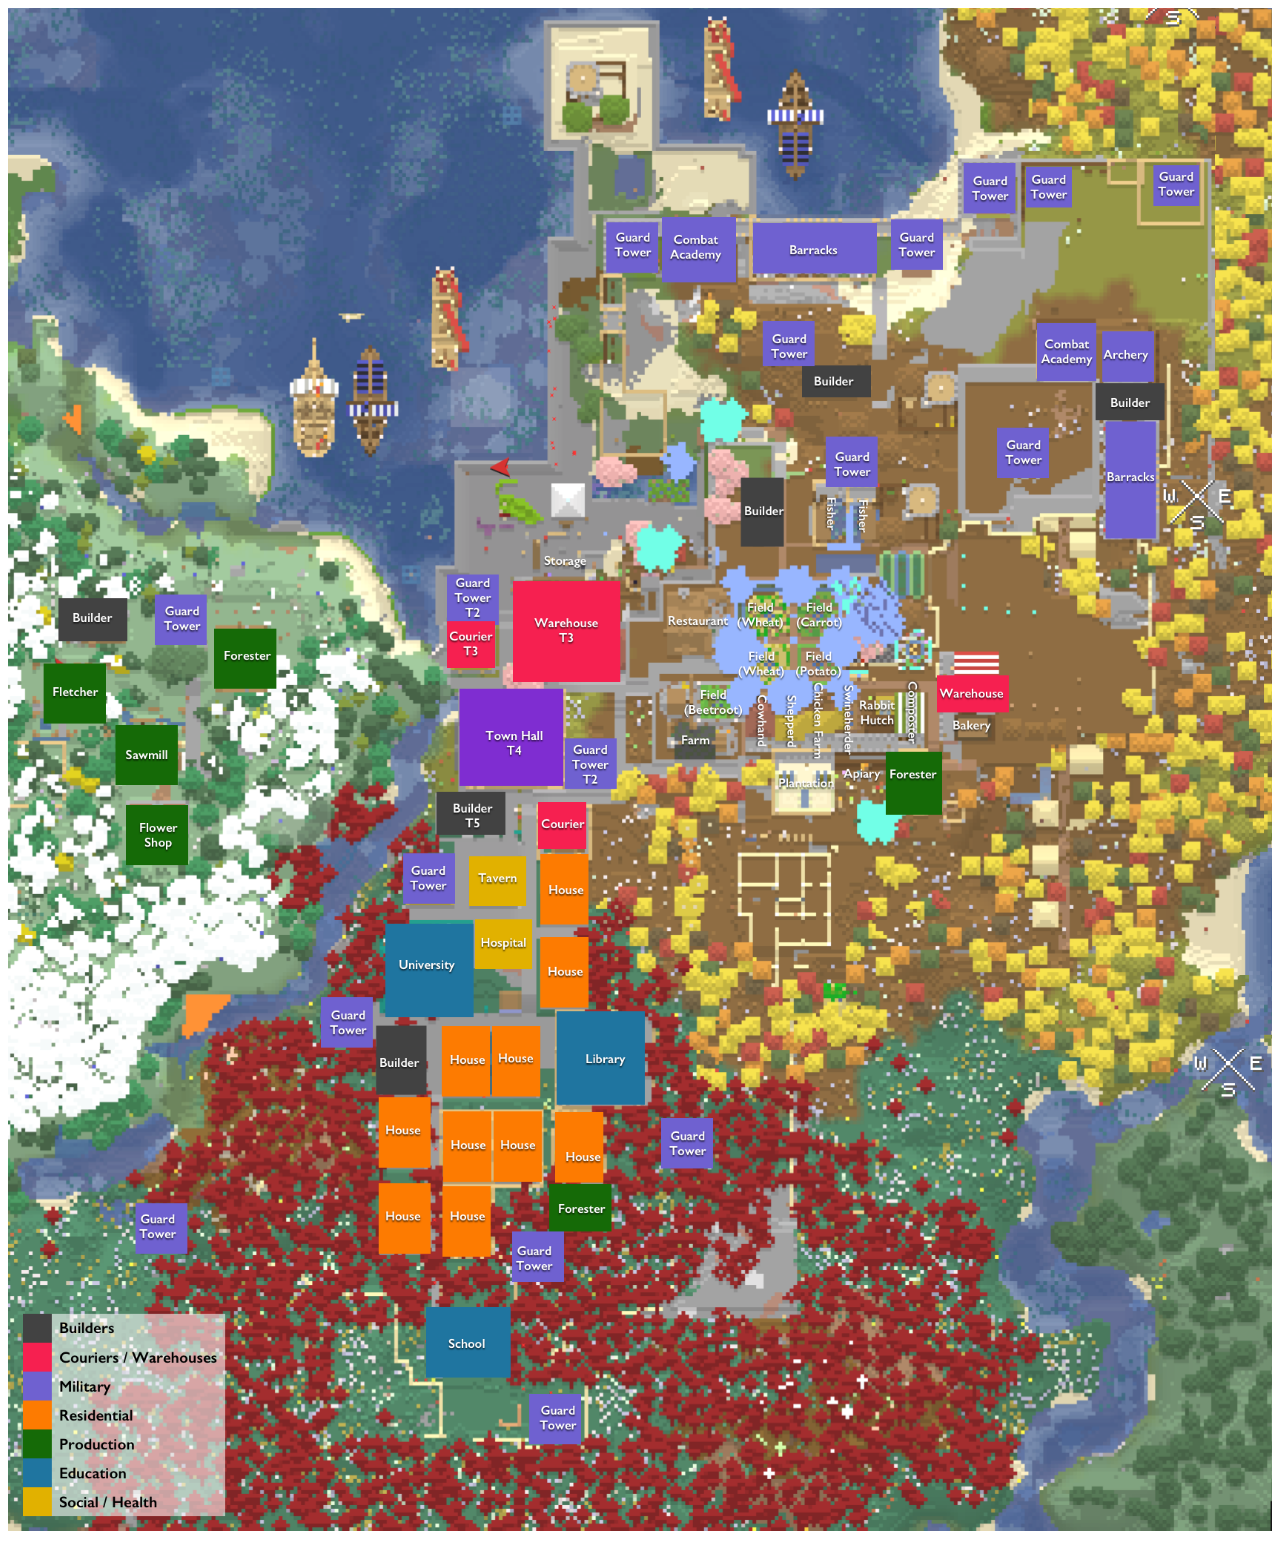
==== index.html @ 42106037 "map v1.0" ====
<!DOCTYPE html>
<html lang="en">
<head>
    <meta charset="UTF-8">
    <meta name="viewport" content="width=device-width, initial-scale=1.0">
    <title>Colony map</title>
    <style>
        img { max-width: 100%; }
    </style>
</head>
<body>
    <img src="colonymap.png" alt="">
</body>
</html>
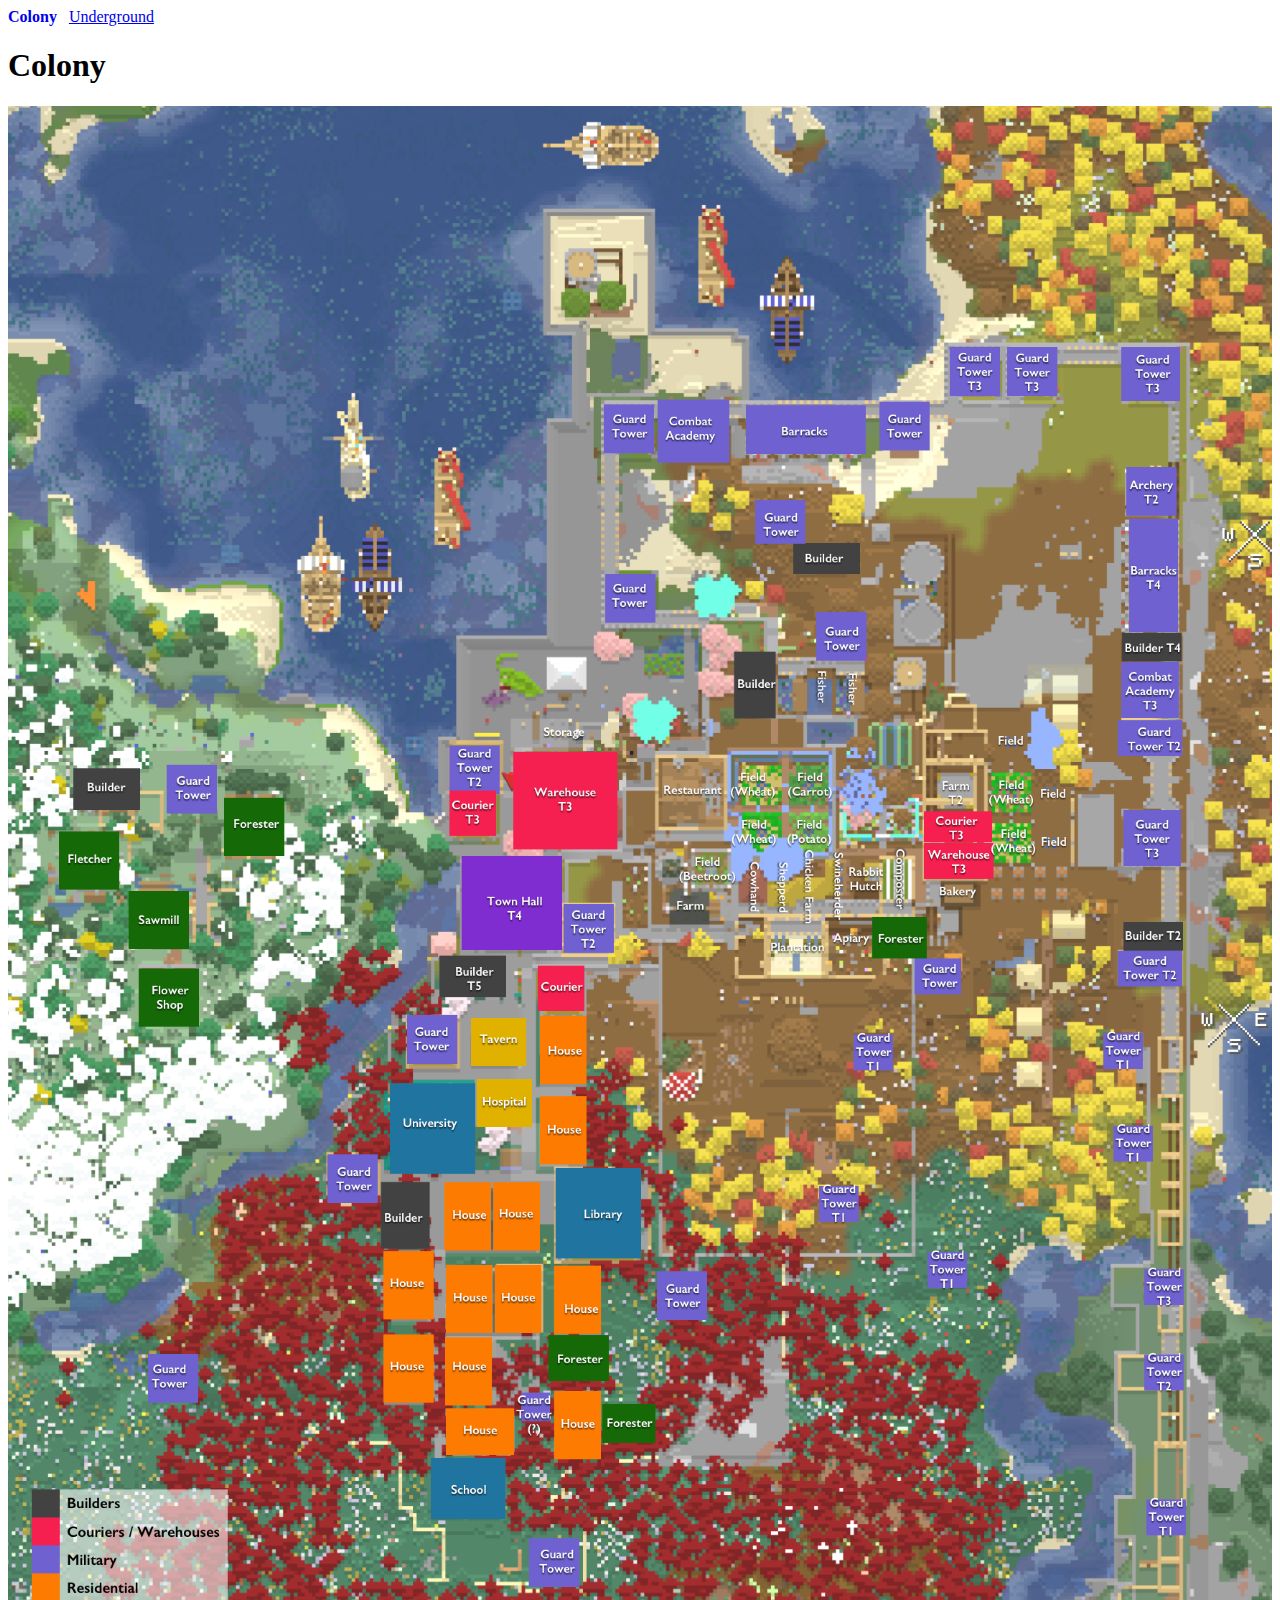
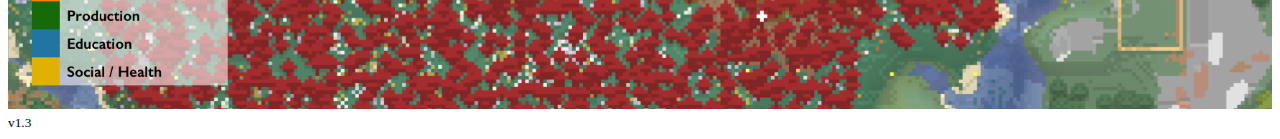
==== commit 1435b381: "colony map v1.3" ====
--- a/index.html
+++ b/index.html
@@ -4,11 +4,13 @@
     <meta charset="UTF-8">
     <meta name="viewport" content="width=device-width, initial-scale=1.0">
     <title>Colony map</title>
-    <style>
-        img { max-width: 100%; }
-    </style>
+    <link rel="stylesheet" type="text/css" href="./css/main.css">
 </head>
 <body>
+    <a href="./index.html" class="link active">Colony</a>
+    <a href="./underground.html" class="link">Underground</a>
+    <h1>Colony</h1>
     <img src="colonymap.png" alt="">
+    <small>v1.3</small>
 </body>
 </html>
--- a/css/main.css
+++ b/css/main.css
@@ -0,0 +1,18 @@
+img {
+    max-width: 100%;
+}
+
+.link {
+    margin-right: 8px;
+}
+
+.active {
+    font-weight: bold;
+    text-decoration: none;
+}
+
+@media (max-width: 500px) {
+    h1 {
+        font-size: 20px;
+    }
+}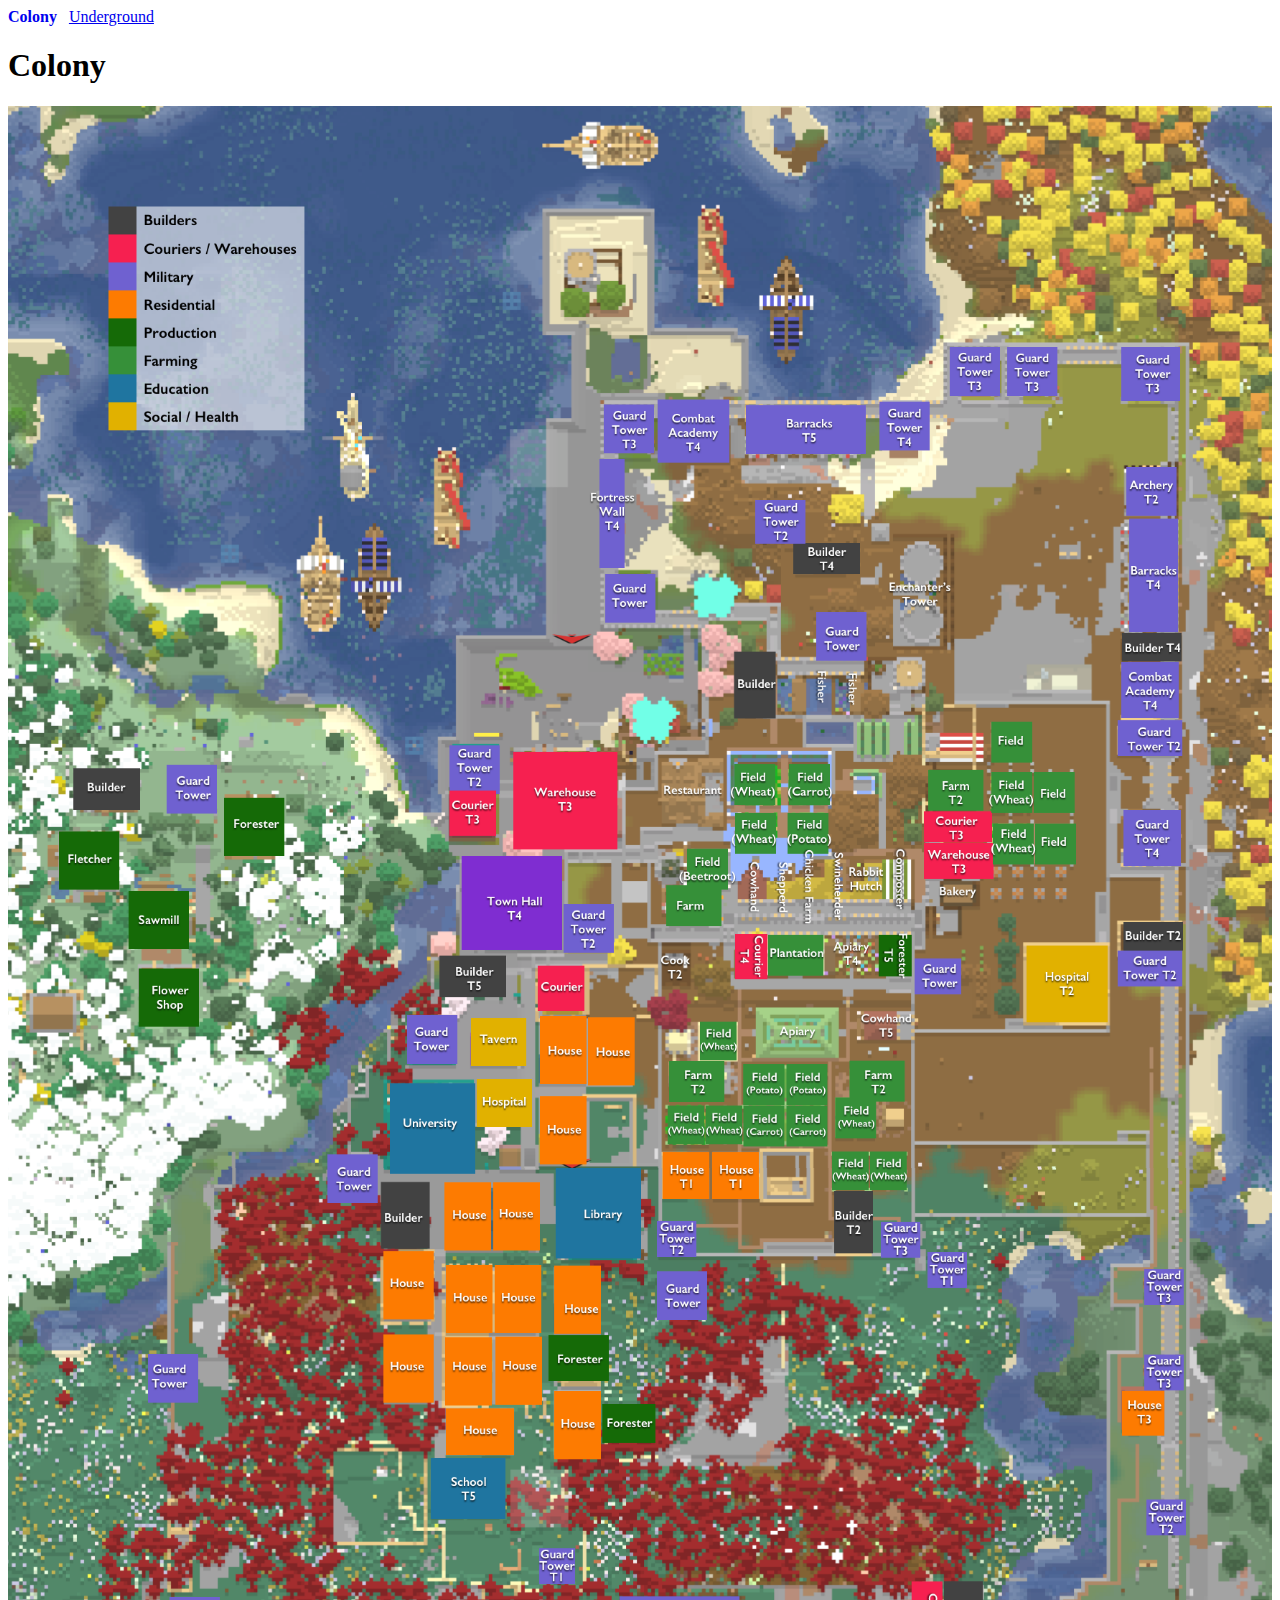
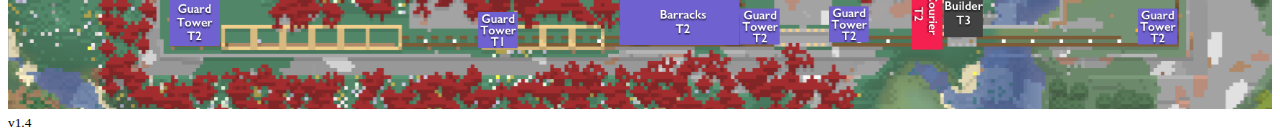
==== commit dac95ebd: "colony map v1.4" ====
--- a/index.html
+++ b/index.html
@@ -11,6 +11,6 @@
     <a href="./underground.html" class="link">Underground</a>
     <h1>Colony</h1>
     <img src="colonymap.png" alt="">
-    <small>v1.3</small>
+    <small>v1.4</small>
 </body>
 </html>
